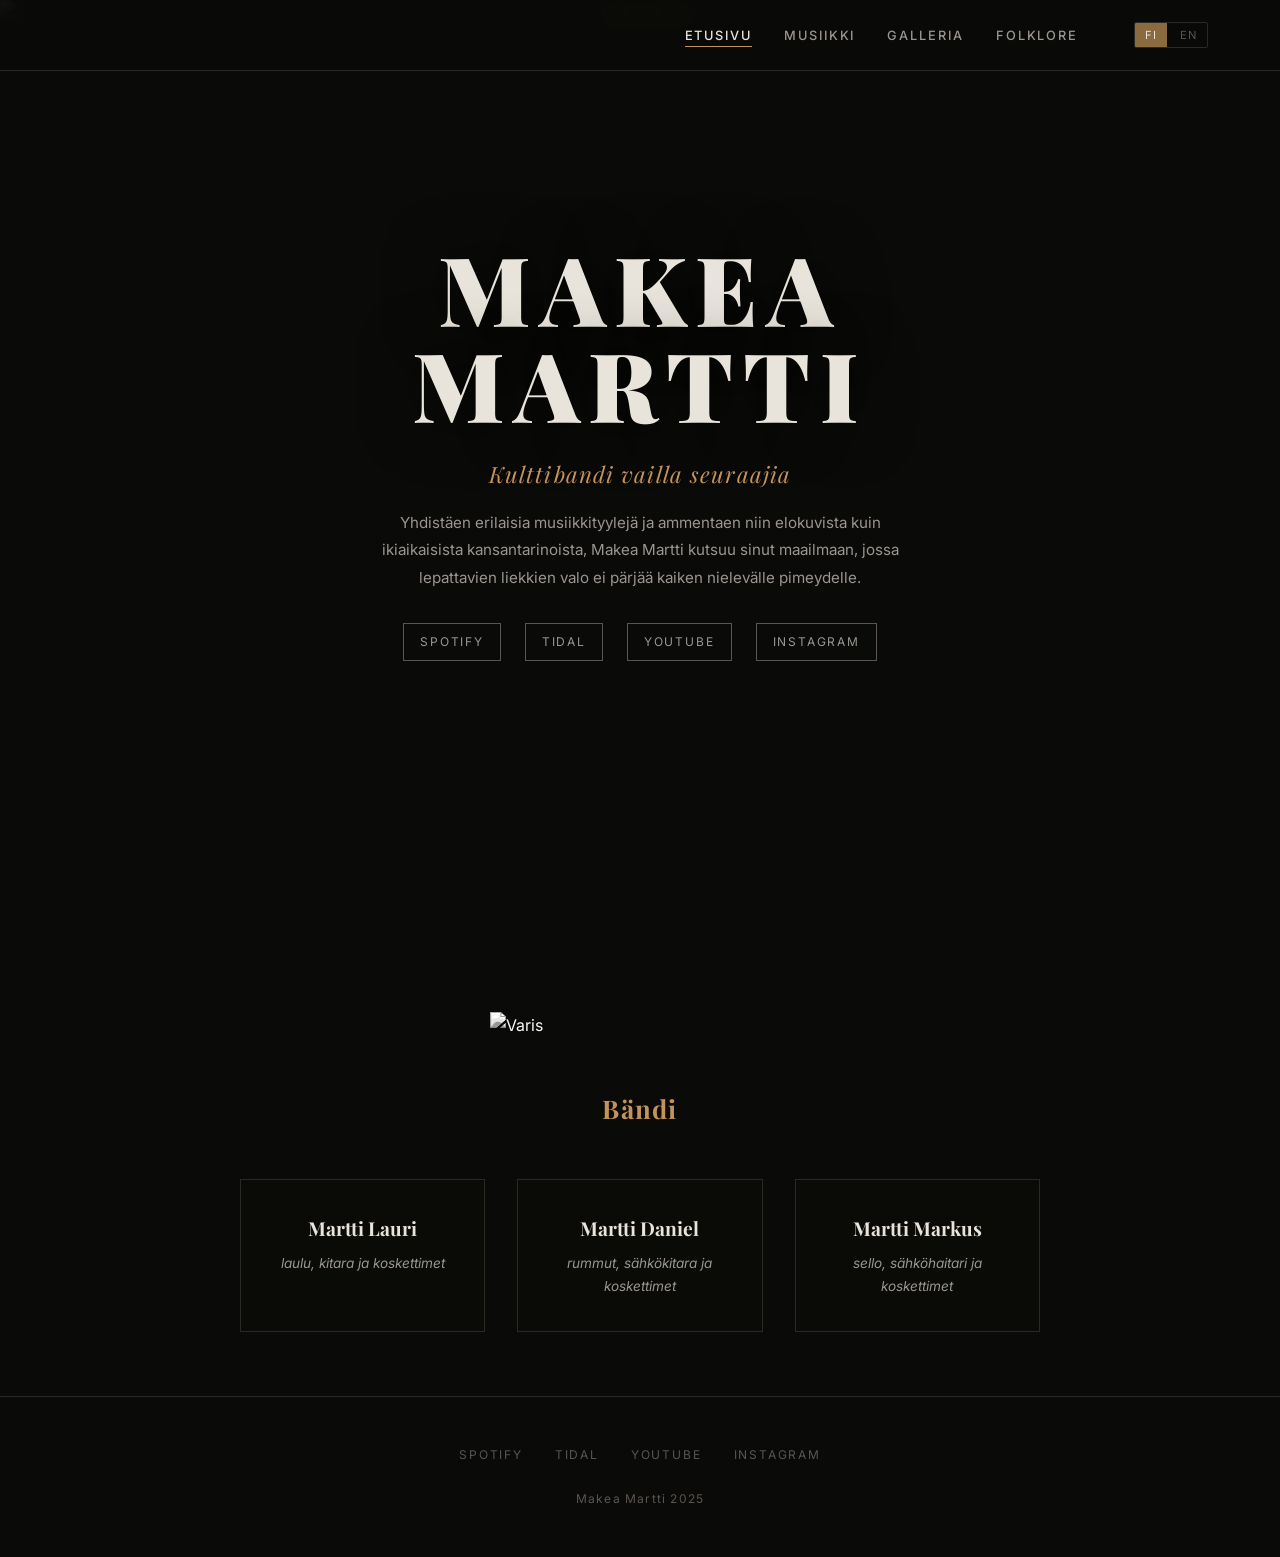
==== index.html @ 91da1380 "Initial commit: Makea Martti website Bilingual (FI/EN) static site for GitHub Pages with dark brutal" ====
<!DOCTYPE html>
<html lang="fi">
<head>
  <meta charset="UTF-8">
  <meta name="viewport" content="width=device-width, initial-scale=1.0">
  <title>Makea Martti</title>
  <meta name="description" content="Makea Martti — Kulttibandi vailla seuraajia">
  <link rel="stylesheet" href="css/style.css">
</head>
<body>

  <!-- Header -->
  <header class="site-header">
    <nav class="nav-container">
      <a href="index.html" class="nav-logo nav-logo--hidden">Makea Martti</a>
      <button class="mobile-menu-toggle" aria-label="Menu">
        <span></span><span></span><span></span>
      </button>
      <ul class="nav-links">
        <li><a href="index.html" class="active" data-i18n="nav_home">Etusivu</a></li>
        <li><a href="musiikki.html" data-i18n="nav_music">Musiikki</a></li>
        <li><a href="galleria.html" data-i18n="nav_gallery">Galleria</a></li>
        <li><a href="folklore.html" data-i18n="nav_folklore">Folklore</a></li>
        <li>
          <div class="lang-switch">
            <button data-lang="fi" class="active">FI</button>
            <button data-lang="en">EN</button>
          </div>
        </li>
      </ul>
    </nav>
  </header>

  <!-- Hero -->
  <section class="hero">
    <div class="hero-bg">
      <img src="assets/gallery/bandikuva.jpg" alt="Makea Martti">
    </div>
    <div class="hero-overlay"></div>
    <div class="hero-content">
      <h1 class="hero-title">Makea Martti</h1>
      <p class="hero-tagline" data-i18n="hero_tagline">Kulttibandi vailla seuraajia</p>
      <p class="hero-description" data-i18n="hero_description">Yhdistäen erilaisia musiikkityylejä ja ammentaen niin elokuvista kuin ikiaikaisista kansantarinoista, Makea Martti kutsuu sinut maailmaan, jossa lepattavien liekkien valo ei pärjää kaiken nielevälle pimeydelle.</p>
      <div class="hero-social">
        <a href="https://open.spotify.com/artist/2KjOn1rGZSPtJLMpRvnBHX" target="_blank" rel="noopener">Spotify</a>
        <a href="https://tidal.com/artist/68189849/u" target="_blank" rel="noopener">Tidal</a>
        <a href="https://www.youtube.com/@MakeaMartti" target="_blank" rel="noopener">YouTube</a>
        <a href="https://www.instagram.com/makea_martti/" target="_blank" rel="noopener">Instagram</a>
      </div>
    </div>
  </section>

  <!-- Band members -->
  <section class="content-section">
    <div class="content-narrow">
      <div class="crow-decoration reveal">
        <img src="assets/varis.png" alt="Varis">
      </div>

      <h2 class="folklore-section-title" style="text-align:center;" data-i18n="members_title">Bändi</h2>

      <div class="members-grid reveal">
        <div class="member-card">
          <p class="member-name">Martti Lauri</p>
          <p class="member-role" data-i18n="member_lauri_role">laulu, kitara ja koskettimet</p>
        </div>
        <div class="member-card">
          <p class="member-name">Martti Daniel</p>
          <p class="member-role" data-i18n="member_daniel_role">rummut, sähkökitara ja koskettimet</p>
        </div>
        <div class="member-card">
          <p class="member-name">Martti Markus</p>
          <p class="member-role" data-i18n="member_markus_role">sello, sähköhaitari ja koskettimet</p>
        </div>
      </div>
    </div>
  </section>

  <!-- Footer -->
  <footer class="site-footer">
    <div class="footer-social">
      <a href="https://open.spotify.com/artist/2KjOn1rGZSPtJLMpRvnBHX" target="_blank" rel="noopener">Spotify</a>
      <a href="https://tidal.com/artist/68189849/u" target="_blank" rel="noopener">Tidal</a>
      <a href="https://www.youtube.com/@MakeaMartti" target="_blank" rel="noopener">YouTube</a>
      <a href="https://www.instagram.com/makea_martti/" target="_blank" rel="noopener">Instagram</a>
    </div>
    <p class="footer-copy" data-i18n="footer_copy">Makea Martti 2025</p>
  </footer>

  <script src="js/i18n.js"></script>
</body>
</html>
---- css/style.css ----
/* ========================================
   MAKEA MARTTI — Dark Brutalist Theme
   ======================================== */

@import url('https://fonts.googleapis.com/css2?family=Inter:wght@300;400;500;700;900&family=Playfair+Display:ital,wght@0,400;0,700;0,900;1,400;1,700&display=swap');

/* --- Reset & Base --- */
*, *::before, *::after { box-sizing: border-box; margin: 0; padding: 0; }

:root {
  --bg-primary: #0a0a08;
  --bg-secondary: #111110;
  --bg-card: #1a1a17;
  --text-primary: #e8e4dc;
  --text-secondary: #9a9590;
  --text-muted: #5a5550;
  --accent: #c4935a;
  --accent-dim: #8a6a3f;
  --border: #2a2a25;
  --border-light: #3a3a33;
  --font-body: 'Inter', sans-serif;
  --font-display: 'Playfair Display', serif;
}

html {
  scroll-behavior: smooth;
  font-size: 16px;
}

body {
  font-family: var(--font-body);
  background-color: var(--bg-primary);
  color: var(--text-primary);
  line-height: 1.7;
  overflow-x: hidden;
  background-image: url('../assets/tausta-tekstuuri.jpeg');
  background-size: cover;
  background-attachment: fixed;
  background-position: center;
  background-blend-mode: overlay;
}

a { color: var(--accent); text-decoration: none; transition: color 0.3s; }
a:hover { color: var(--text-primary); }

img { max-width: 100%; height: auto; display: block; }

/* --- Header / Navigation --- */
.site-header {
  position: fixed;
  top: 0;
  left: 0;
  right: 0;
  z-index: 1000;
  background: rgba(10, 10, 8, 0.85);
  backdrop-filter: blur(12px);
  -webkit-backdrop-filter: blur(12px);
  border-bottom: 1px solid var(--border);
  transition: background 0.3s;
}

.nav-container {
  max-width: 1200px;
  margin: 0 auto;
  padding: 0 2rem;
  display: flex;
  align-items: center;
  justify-content: space-between;
  height: 70px;
}

.nav-logo {
  font-family: var(--font-body);
  font-size: 0.75rem;
  font-weight: 400;
  color: var(--text-secondary);
  letter-spacing: 0.2em;
  text-transform: uppercase;
  transition: color 0.3s;
}

.nav-logo:hover {
  color: var(--text-primary);
}

.nav-logo--hidden {
  opacity: 0;
  pointer-events: none;
}

.nav-links {
  display: flex;
  list-style: none;
  gap: 2rem;
  align-items: center;
}

.nav-links a {
  color: var(--text-secondary);
  font-size: 0.8rem;
  letter-spacing: 0.15em;
  text-transform: uppercase;
  font-weight: 500;
  position: relative;
  padding-bottom: 2px;
}

.nav-links a::after {
  content: '';
  position: absolute;
  bottom: -2px;
  left: 0;
  width: 0;
  height: 1px;
  background: var(--accent);
  transition: width 0.3s;
}

.nav-links a:hover,
.nav-links a.active {
  color: var(--text-primary);
}

.nav-links a:hover::after,
.nav-links a.active::after {
  width: 100%;
}

/* Language switcher */
.lang-switch {
  display: flex;
  gap: 0.25rem;
  margin-left: 1.5rem;
  border: 1px solid var(--border);
  border-radius: 2px;
  overflow: hidden;
}

.lang-switch button {
  background: none;
  border: none;
  color: var(--text-muted);
  font-family: var(--font-body);
  font-size: 0.7rem;
  letter-spacing: 0.1em;
  padding: 0.3rem 0.6rem;
  cursor: pointer;
  transition: all 0.3s;
  text-transform: uppercase;
}

.lang-switch button.active {
  background: var(--accent-dim);
  color: var(--text-primary);
}

.lang-switch button:hover:not(.active) {
  color: var(--text-primary);
}

/* Mobile menu toggle */
.mobile-menu-toggle {
  display: none;
  background: none;
  border: none;
  cursor: pointer;
  padding: 0.5rem;
  z-index: 1001;
}

.mobile-menu-toggle span {
  display: block;
  width: 24px;
  height: 2px;
  background: var(--text-primary);
  margin: 5px 0;
  transition: all 0.3s;
}

.mobile-menu-toggle.open span:nth-child(1) { transform: rotate(45deg) translate(5px, 5px); }
.mobile-menu-toggle.open span:nth-child(2) { opacity: 0; }
.mobile-menu-toggle.open span:nth-child(3) { transform: rotate(-45deg) translate(5px, -5px); }

/* --- Hero Section --- */
.hero {
  position: relative;
  height: 100vh;
  min-height: 600px;
  display: flex;
  align-items: center;
  justify-content: center;
  text-align: center;
  overflow: hidden;
}

.hero-bg {
  position: absolute;
  inset: 0;
  z-index: 0;
}

.hero-bg img {
  width: 100%;
  height: 100%;
  object-fit: cover;
  filter: brightness(0.4) contrast(1.1);
}

.hero-overlay {
  position: absolute;
  inset: 0;
  background: linear-gradient(
    to bottom,
    rgba(10, 10, 8, 0.3) 0%,
    rgba(10, 10, 8, 0.1) 40%,
    rgba(10, 10, 8, 0.6) 80%,
    rgba(10, 10, 8, 1) 100%
  );
  z-index: 1;
}

.hero-content {
  position: relative;
  z-index: 2;
  max-width: 800px;
  padding: 0 2rem;
}

.hero-title {
  font-family: var(--font-display);
  font-size: clamp(3rem, 8vw, 6rem);
  font-weight: 900;
  letter-spacing: 0.1em;
  text-transform: uppercase;
  line-height: 1;
  margin-bottom: 1.5rem;
  color: var(--text-primary);
  text-shadow: 0 0 60px rgba(0,0,0,0.8);
}

.hero-tagline {
  font-family: var(--font-display);
  font-style: italic;
  font-size: clamp(1rem, 2.5vw, 1.4rem);
  color: var(--accent);
  letter-spacing: 0.05em;
  margin-bottom: 1rem;
}

.hero-description {
  font-size: 0.95rem;
  color: var(--text-secondary);
  max-width: 550px;
  margin: 0 auto 2rem;
  line-height: 1.8;
}

.hero-social {
  display: flex;
  justify-content: center;
  gap: 1.5rem;
  margin-top: 2rem;
}

.hero-social a {
  color: var(--text-secondary);
  font-size: 0.75rem;
  letter-spacing: 0.15em;
  text-transform: uppercase;
  border: 1px solid var(--text-muted);
  padding: 0.5rem 1rem;
  transition: all 0.3s;
  background: rgba(10, 10, 8, 0.5);
}

.hero-social a:hover {
  color: var(--text-primary);
  border-color: var(--accent);
  background: rgba(196, 147, 90, 0.15);
}

/* --- Page Header (non-home pages) --- */
.page-header {
  padding-top: 120px;
  padding-bottom: 60px;
  text-align: center;
  position: relative;
}

.page-header::after {
  content: '';
  display: block;
  width: 60px;
  height: 1px;
  background: var(--accent);
  margin: 2rem auto 0;
}

.page-title {
  font-family: var(--font-display);
  font-size: clamp(2.5rem, 6vw, 4rem);
  font-weight: 900;
  letter-spacing: 0.1em;
  text-transform: uppercase;
}

/* --- Content Sections --- */
.content-section {
  max-width: 1200px;
  margin: 0 auto;
  padding: 4rem 2rem;
}

.content-narrow {
  max-width: 800px;
  margin: 0 auto;
}

.section-divider {
  width: 100%;
  height: 1px;
  background: var(--border);
  margin: 3rem 0;
}

/* --- Band Members --- */
.members-grid {
  display: grid;
  grid-template-columns: repeat(3, 1fr);
  gap: 2rem;
  margin-top: 3rem;
}

.member-card {
  text-align: center;
  padding: 2rem 1.5rem;
  border: 1px solid var(--border);
  background: rgba(10, 10, 8, 0.7);
  transition: border-color 0.3s;
}

.member-card:hover {
  border-color: var(--accent-dim);
}

.member-name {
  font-family: var(--font-display);
  font-size: 1.2rem;
  font-weight: 700;
  margin-bottom: 0.5rem;
}

.member-role {
  font-size: 0.85rem;
  color: var(--text-secondary);
  font-style: italic;
}

/* --- Music Page --- */
.album-section {
  display: grid;
  grid-template-columns: 1fr 1.5fr;
  gap: 4rem;
  align-items: start;
  margin: 3rem 0;
}

.album-cover-wrapper {
  position: sticky;
  top: 100px;
}

/* Album flip card */
.album-flip-card {
  perspective: 1000px;
  width: 100%;
  aspect-ratio: 1;
  cursor: pointer;
}

.album-flip-inner {
  position: relative;
  width: 100%;
  height: 100%;
  transition: transform 0.8s cubic-bezier(0.4, 0, 0.2, 1);
  transform-style: preserve-3d;
}

.album-flip-card:hover .album-flip-inner {
  transform: rotateY(180deg);
}

.album-flip-front,
.album-flip-back {
  position: absolute;
  inset: 0;
  backface-visibility: hidden;
  -webkit-backface-visibility: hidden;
}

.album-flip-back {
  transform: rotateY(180deg);
}

.album-cover {
  width: 100%;
  height: 100%;
  object-fit: cover;
  border: 1px solid var(--border);
}

.album-title {
  font-family: var(--font-display);
  font-size: 1.8rem;
  font-weight: 700;
  margin-top: 1.5rem;
}

.album-artist {
  color: var(--text-secondary);
  font-size: 0.9rem;
  margin-top: 0.3rem;
}

.listen-links {
  display: flex;
  flex-wrap: wrap;
  gap: 0.5rem;
  margin-top: 1.5rem;
}

.listen-links a {
  font-size: 0.75rem;
  letter-spacing: 0.1em;
  text-transform: uppercase;
  color: var(--text-muted);
  border: 1px solid var(--border);
  padding: 0.4rem 0.8rem;
  transition: all 0.3s;
}

.listen-links a:hover {
  border-color: var(--accent);
  color: var(--text-primary);
}

.tracklist {
  list-style: none;
}

.tracklist li {
  border-bottom: 1px solid var(--border);
}

.tracklist li a {
  display: flex;
  justify-content: space-between;
  align-items: center;
  padding: 1rem 0;
  color: inherit;
  text-decoration: none;
  transition: background 0.2s, padding 0.2s;
}

.tracklist li a:hover {
  background: rgba(196, 147, 90, 0.05);
  padding-left: 0.5rem;
}

.track-number {
  color: var(--text-muted);
  font-size: 0.8rem;
  width: 2rem;
  font-variant-numeric: tabular-nums;
}

.track-name {
  flex: 1;
  font-size: 0.95rem;
}

.track-duration {
  color: var(--text-muted);
  font-size: 0.85rem;
  font-variant-numeric: tabular-nums;
}

/* --- Gallery --- */
.gallery-grid {
  column-count: 3;
  column-gap: 1rem;
  margin-top: 3rem;
}

.gallery-item {
  break-inside: avoid;
  margin-bottom: 1rem;
  position: relative;
  overflow: hidden;
  cursor: pointer;
}

.gallery-item img {
  width: 100%;
  display: block;
  filter: grayscale(30%) brightness(0.9);
  transition: all 0.5s;
  border: 1px solid var(--border);
}

.gallery-item:hover img {
  filter: grayscale(0%) brightness(1);
  transform: scale(1.02);
}

.gallery-item .photo-credit {
  position: absolute;
  bottom: 0;
  left: 0;
  right: 0;
  padding: 2.5rem 1rem 0.8rem;
  background: linear-gradient(transparent, rgba(0,0,0,0.8));
  font-size: 0.7rem;
  color: var(--text-secondary);
  letter-spacing: 0.1em;
  opacity: 0;
  transition: opacity 0.4s;
}

.gallery-item:hover .photo-credit {
  opacity: 1;
}

/* Lightbox */
.lightbox {
  display: none;
  position: fixed;
  inset: 0;
  z-index: 2000;
  background: rgba(0, 0, 0, 0.95);
  align-items: center;
  justify-content: center;
  cursor: pointer;
}

.lightbox.active { display: flex; }

.lightbox img {
  max-width: 90vw;
  max-height: 90vh;
  object-fit: contain;
}

.lightbox-close {
  position: absolute;
  top: 2rem;
  right: 2rem;
  background: none;
  border: none;
  color: var(--text-primary);
  font-size: 2rem;
  cursor: pointer;
  font-family: var(--font-body);
  line-height: 1;
}

/* --- Folklore Page --- */
.folklore-quote {
  font-family: var(--font-display);
  font-style: italic;
  font-size: clamp(1.1rem, 2vw, 1.4rem);
  color: var(--accent);
  text-align: center;
  max-width: 700px;
  margin: 0 auto 3rem;
  padding: 2rem;
  border-top: 1px solid var(--border);
  border-bottom: 1px solid var(--border);
  line-height: 1.8;
}

.folklore-section {
  margin-bottom: 4rem;
}

.folklore-section-title {
  font-family: var(--font-display);
  font-size: 1.6rem;
  font-weight: 700;
  margin-bottom: 1.5rem;
  letter-spacing: 0.05em;
  color: var(--accent);
}

.folklore-text {
  color: var(--text-secondary);
  font-size: 0.95rem;
  line-height: 1.9;
  margin-bottom: 1rem;
}

.folklore-text strong {
  color: var(--text-primary);
}

.folklore-attribution {
  font-style: italic;
  color: var(--text-muted);
  font-size: 0.85rem;
  margin-top: 1rem;
}

.folklore-side-quote {
  font-family: var(--font-display);
  font-style: italic;
  color: var(--accent-dim);
  font-size: 1.1rem;
  padding: 1.5rem;
  border-left: 2px solid var(--accent-dim);
  margin: 2rem 0;
  background: rgba(196, 147, 90, 0.03);
}

.glossary-grid {
  display: grid;
  gap: 1.5rem;
  margin-top: 1.5rem;
}

.glossary-item {
  padding: 1.5rem;
  border: 1px solid var(--border);
  background: rgba(10, 10, 8, 0.6);
}

.glossary-term {
  font-family: var(--font-display);
  font-weight: 700;
  font-size: 1.05rem;
  color: var(--text-primary);
  margin-bottom: 0.5rem;
}

.glossary-def {
  color: var(--text-secondary);
  font-size: 0.9rem;
  line-height: 1.7;
}

/* --- Folklore images --- */
.folklore-image {
  margin: 2rem 0;
  border: 1px solid var(--border);
}

.folklore-image img {
  width: 100%;
  filter: grayscale(20%);
}

/* --- Footer --- */
.site-footer {
  border-top: 1px solid var(--border);
  padding: 3rem 2rem;
  text-align: center;
  background: rgba(10, 10, 8, 0.9);
}

.footer-social {
  display: flex;
  justify-content: center;
  gap: 2rem;
  margin-bottom: 1.5rem;
}

.footer-social a {
  color: var(--text-muted);
  font-size: 0.75rem;
  letter-spacing: 0.15em;
  text-transform: uppercase;
  transition: color 0.3s;
}

.footer-social a:hover {
  color: var(--accent);
}

.footer-copy {
  font-size: 0.75rem;
  color: var(--text-muted);
  letter-spacing: 0.1em;
}

/* --- Responsive --- */
@media (max-width: 900px) {
  .album-section {
    grid-template-columns: 1fr;
    gap: 2rem;
  }

  .album-cover-wrapper {
    position: static;
    max-width: 400px;
    margin: 0 auto;
  }

  .members-grid {
    grid-template-columns: 1fr;
    gap: 1rem;
  }

  .gallery-grid {
    column-count: 2;
  }
}

@media (max-width: 768px) {
  .mobile-menu-toggle { display: block; }

  .nav-links {
    position: fixed;
    top: 0;
    right: -100%;
    width: 280px;
    height: 100vh;
    background: var(--bg-primary);
    flex-direction: column;
    justify-content: center;
    gap: 2rem;
    padding: 2rem;
    transition: right 0.3s ease;
    border-left: 1px solid var(--border);
  }

  .nav-links.open { right: 0; }

  .lang-switch {
    margin-left: 0;
    margin-top: 1rem;
  }

  .hero-social {
    flex-wrap: wrap;
    gap: 0.8rem;
  }

  .hero-social a {
    font-size: 0.65rem;
    padding: 0.4rem 0.7rem;
  }

  .content-section { padding: 3rem 1.5rem; }

  .gallery-grid { column-count: 1; }

  .page-header {
    padding-top: 100px;
    padding-bottom: 40px;
  }
}

/* --- Crow decoration --- */
.crow-decoration {
  position: relative;
  max-width: 300px;
  margin: 3rem auto;
  opacity: 0.6;
  filter: grayscale(100%) contrast(1.2);
}

/* --- Scroll reveal animations --- */
.reveal {
  opacity: 0;
  transform: translateY(20px);
  transition: opacity 0.6s ease, transform 0.6s ease;
}

.reveal.visible {
  opacity: 1;
  transform: translateY(0);
}

/* --- Lyric Pages --- */
.lyric-header {
  padding-top: 120px;
  padding-bottom: 2rem;
  text-align: center;
}

.lyric-back {
  display: inline-block;
  font-size: 0.75rem;
  letter-spacing: 0.15em;
  text-transform: uppercase;
  color: var(--text-muted);
  margin-bottom: 2rem;
  transition: color 0.3s;
}

.lyric-back:hover {
  color: var(--accent);
}

.lyric-meta {
  font-size: 0.75rem;
  color: var(--text-muted);
  letter-spacing: 0.15em;
  text-transform: uppercase;
  margin-bottom: 1rem;
}

.lyric-title {
  font-family: var(--font-display);
  font-size: clamp(2rem, 5vw, 3.5rem);
  font-weight: 900;
  letter-spacing: 0.05em;
  line-height: 1.1;
  margin-bottom: 0.5rem;
}

.lyric-album {
  font-size: 0.85rem;
  color: var(--text-muted);
  font-style: italic;
  margin-bottom: 2rem;
}

/* Audio player */
.lyric-player {
  max-width: 420px;
  margin: 0 auto 3rem;
  padding: 0;
  text-align: center;
}

.lyric-player audio {
  display: none;
}

.custom-player {
  display: flex;
  align-items: center;
  gap: 1rem;
  padding: 0.8rem 1.2rem;
  border: 1px solid var(--border);
  border-radius: 50px;
  background: rgba(20, 20, 17, 0.8);
  backdrop-filter: blur(8px);
}

.player-btn {
  background: none;
  border: none;
  color: var(--text-primary);
  cursor: pointer;
  width: 36px;
  height: 36px;
  display: flex;
  align-items: center;
  justify-content: center;
  flex-shrink: 0;
  padding: 0;
  transition: color 0.2s;
}

.player-btn:hover {
  color: var(--accent);
}

.player-btn svg {
  width: 20px;
  height: 20px;
  fill: currentColor;
}

.player-progress-wrap {
  flex: 1;
  display: flex;
  align-items: center;
  gap: 0.7rem;
}

.player-time {
  font-size: 0.7rem;
  color: var(--text-muted);
  font-variant-numeric: tabular-nums;
  letter-spacing: 0.05em;
  flex-shrink: 0;
  min-width: 2.8rem;
}

.player-time--current {
  text-align: right;
}

.player-track {
  flex: 1;
  height: 3px;
  background: var(--border);
  border-radius: 2px;
  cursor: pointer;
  position: relative;
  overflow: hidden;
}

.player-track-fill {
  position: absolute;
  top: 0;
  left: 0;
  height: 100%;
  background: var(--accent);
  border-radius: 2px;
  width: 0%;
  transition: width 0.1s linear;
}

/* Lyrics body */
.lyrics-body {
  max-width: 600px;
  margin: 0 auto;
  padding: 0 2rem 4rem;
  text-align: center;
}

.lyrics-verse {
  margin-bottom: 2.5rem;
}

.lyrics-line {
  font-family: var(--font-display);
  font-size: 1.05rem;
  color: var(--text-secondary);
  line-height: 2;
  font-style: italic;
}

.lyrics-line--repeat {
  color: var(--accent-dim);
}

.lyric-divider {
  width: 40px;
  height: 1px;
  background: var(--border);
  margin: 3rem auto;
}

/* Track navigation */
.track-nav {
  display: flex;
  justify-content: space-between;
  align-items: center;
  max-width: 600px;
  margin: 0 auto;
  padding: 2rem 2rem 4rem;
  border-top: 1px solid var(--border);
}

.track-nav a {
  font-size: 0.75rem;
  letter-spacing: 0.1em;
  text-transform: uppercase;
  color: var(--text-muted);
  transition: color 0.3s;
}

.track-nav a:hover {
  color: var(--accent);
}

.track-nav-spacer {
  width: 100px;
}
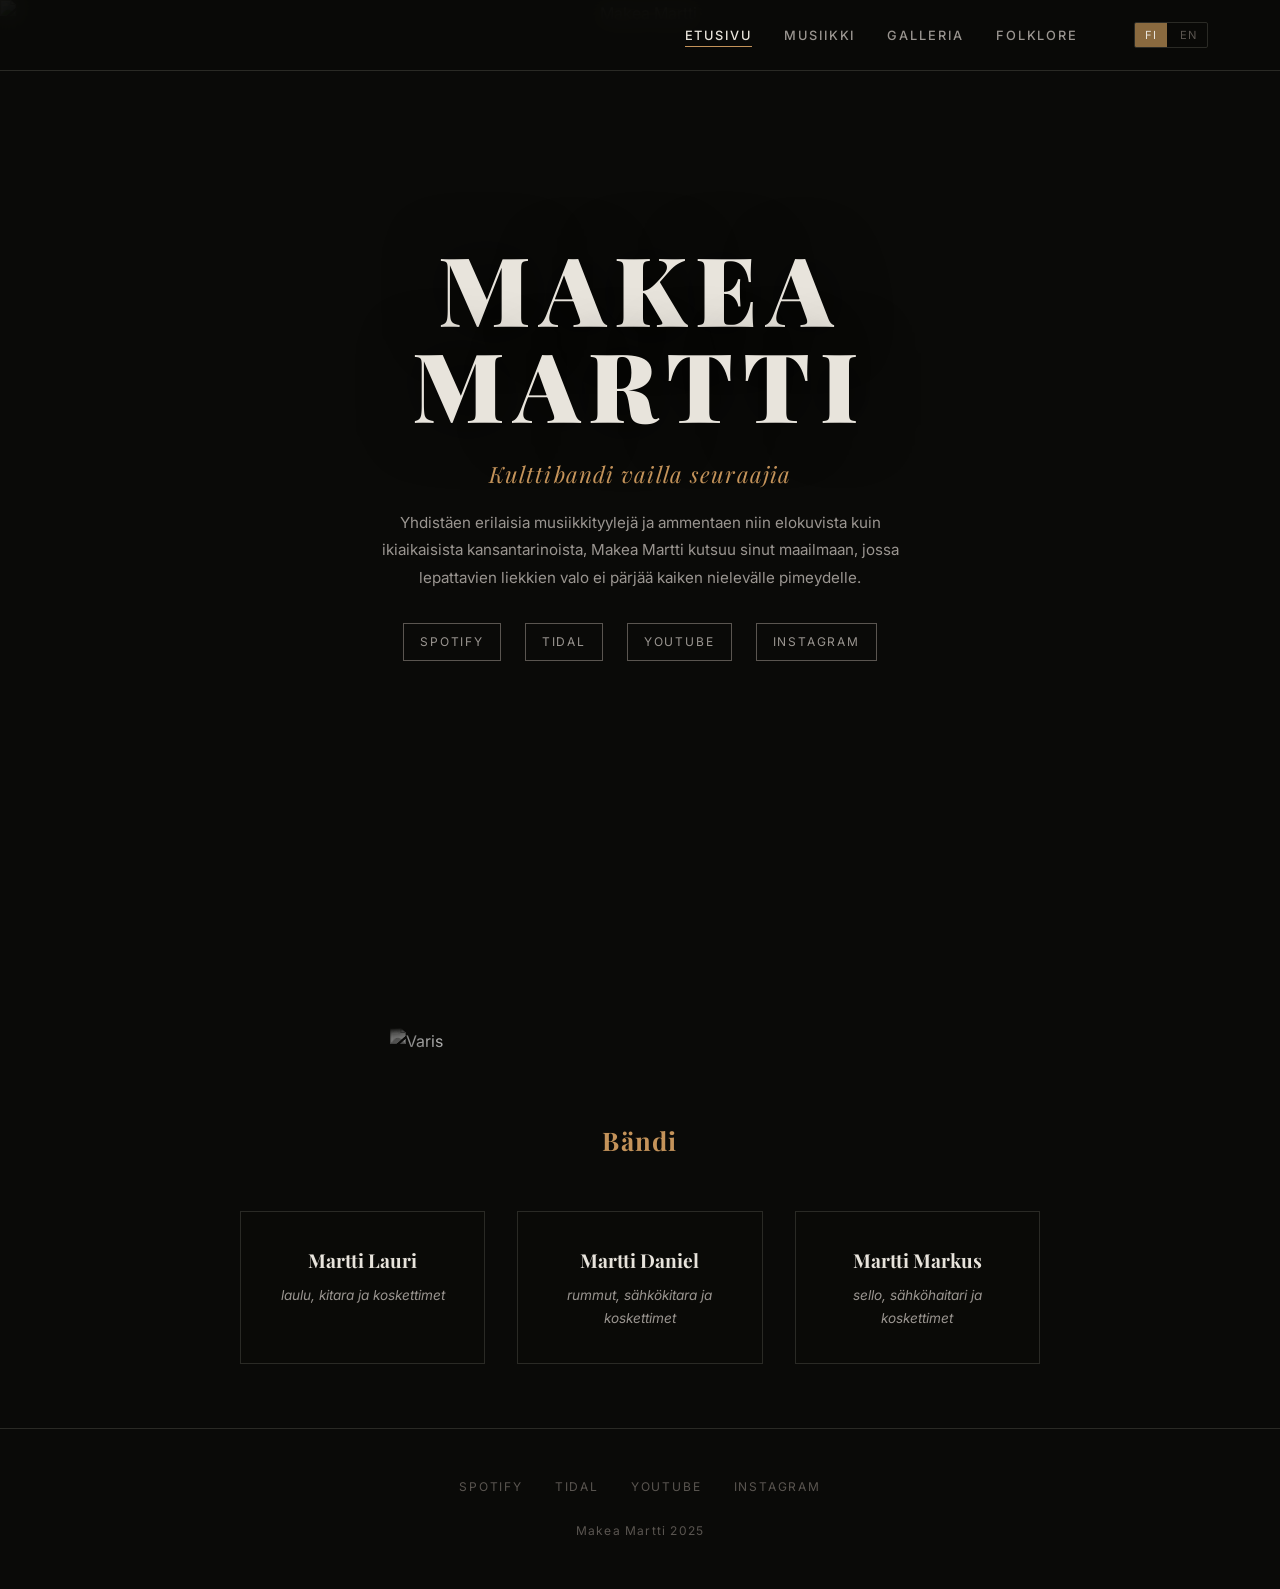
==== commit 2c6bc6cc: "Update hero background to texture and enhance crow decoration Use tausta-tekstuuri as hero backgroun" ====
--- a/index.html
+++ b/index.html
@@ -34,7 +34,7 @@
   <!-- Hero -->
   <section class="hero">
     <div class="hero-bg">
-      <img src="assets/gallery/bandikuva.jpg" alt="Makea Martti">
+      <img src="assets/tausta-tekstuuri.jpeg" alt="Makea Martti">
     </div>
     <div class="hero-overlay"></div>
     <div class="hero-content">
--- a/css/style.css
+++ b/css/style.css
@@ -203,7 +203,7 @@
   width: 100%;
   height: 100%;
   object-fit: cover;
-  filter: brightness(0.4) contrast(1.1);
+  filter: brightness(0.6) contrast(1.1);
 }
 
 .hero-overlay {
@@ -762,10 +762,15 @@
 /* --- Crow decoration --- */
 .crow-decoration {
   position: relative;
-  max-width: 300px;
-  margin: 3rem auto;
-  opacity: 0.6;
+  max-width: 500px;
+  margin: 4rem auto;
+  opacity: 0.25;
   filter: grayscale(100%) contrast(1.2);
+}
+
+.crow-decoration img {
+  mask-image: radial-gradient(ellipse 70% 70% at center, black 40%, transparent 100%);
+  -webkit-mask-image: radial-gradient(ellipse 70% 70% at center, black 40%, transparent 100%);
 }
 
 /* --- Scroll reveal animations --- */
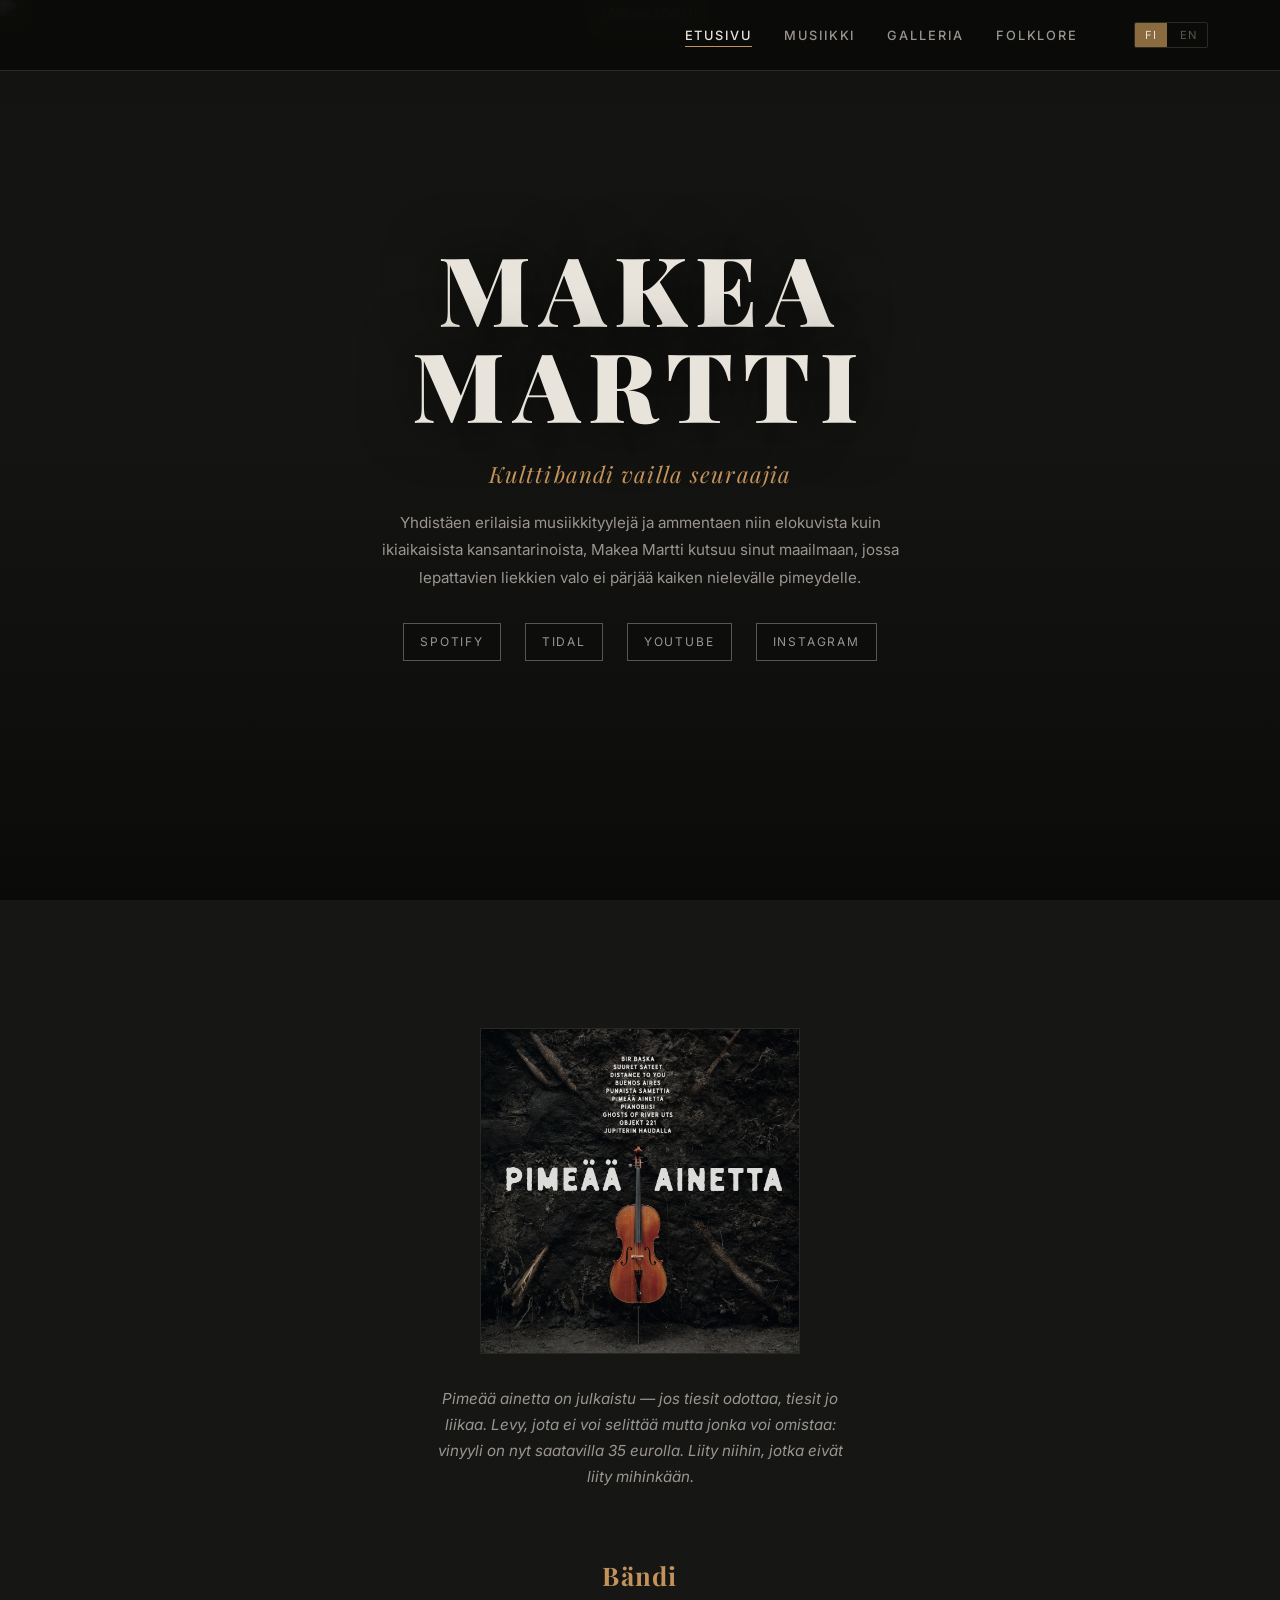
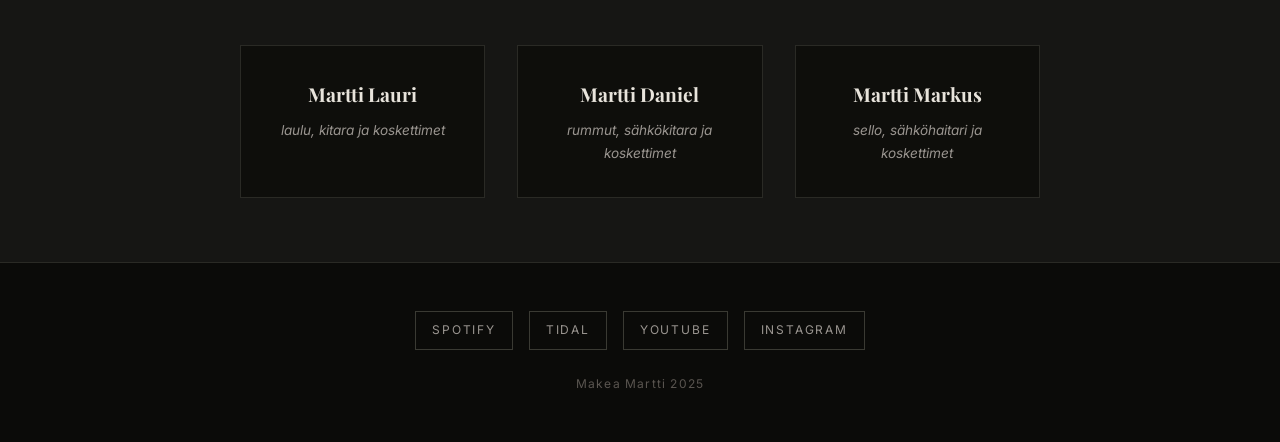
==== commit 4cdb0313: "Replace front page crow with album cover promo, move crow to Folklore page - Replace varis image on " ====
--- a/index.html
+++ b/index.html
@@ -53,8 +53,11 @@
   <!-- Band members -->
   <section class="content-section">
     <div class="content-narrow">
-      <div class="crow-decoration reveal">
-        <img src="assets/varis.png" alt="Varis">
+      <div class="album-promo reveal">
+        <div class="album-promo-cover">
+          <img src="assets/pimeaa_ainetta_takakansi.png" alt="Pimeää ainetta — takakansi">
+        </div>
+        <p class="album-promo-text" data-i18n="album_promo">Pimeää ainetta on julkaistu — jos tiesit odottaa, tiesit jo liikaa. Levy, jota ei voi selittää mutta jonka voi omistaa: vinyyli on nyt saatavilla 35 eurolla. Liity niihin, jotka eivät liity mihinkään.</p>
       </div>
 
       <h2 class="folklore-section-title" style="text-align:center;" data-i18n="members_title">Bändi</h2>
--- a/css/style.css
+++ b/css/style.css
@@ -8,7 +8,7 @@
 *, *::before, *::after { box-sizing: border-box; margin: 0; padding: 0; }
 
 :root {
-  --bg-primary: #0a0a08;
+  --bg-primary: #161614;
   --bg-secondary: #111110;
   --bg-card: #1a1a17;
   --text-primary: #e8e4dc;
@@ -669,20 +669,26 @@
 .footer-social {
   display: flex;
   justify-content: center;
-  gap: 2rem;
+  flex-wrap: wrap;
+  gap: 1rem;
   margin-bottom: 1.5rem;
+  padding: 0 1rem;
 }
 
 .footer-social a {
-  color: var(--text-muted);
+  color: var(--text-secondary);
   font-size: 0.75rem;
   letter-spacing: 0.15em;
   text-transform: uppercase;
-  transition: color 0.3s;
+  border: 1px solid var(--border-light);
+  padding: 0.5rem 1rem;
+  transition: all 0.3s;
 }
 
 .footer-social a:hover {
-  color: var(--accent);
+  color: var(--text-primary);
+  border-color: var(--accent);
+  background: rgba(196, 147, 90, 0.15);
 }
 
 .footer-copy {
@@ -759,6 +765,37 @@
   }
 }
 
+/* --- Album promo --- */
+.album-promo {
+  max-width: 420px;
+  margin: 4rem auto;
+  text-align: center;
+}
+
+.album-promo-cover {
+  max-width: 320px;
+  margin: 0 auto 2rem;
+}
+
+.album-promo-cover img {
+  width: 100%;
+  border: 1px solid var(--border);
+  opacity: 0.85;
+  transition: opacity 0.4s ease;
+}
+
+.album-promo-cover img:hover {
+  opacity: 1;
+}
+
+.album-promo-text {
+  font-family: var(--font-body);
+  font-size: 0.95rem;
+  line-height: 1.7;
+  color: var(--text-secondary);
+  font-style: italic;
+}
+
 /* --- Crow decoration --- */
 .crow-decoration {
   position: relative;
@@ -834,7 +871,7 @@
 .lyric-player {
   max-width: 420px;
   margin: 0 auto 3rem;
-  padding: 0;
+  padding: 0 1.5rem;
   text-align: center;
 }
 
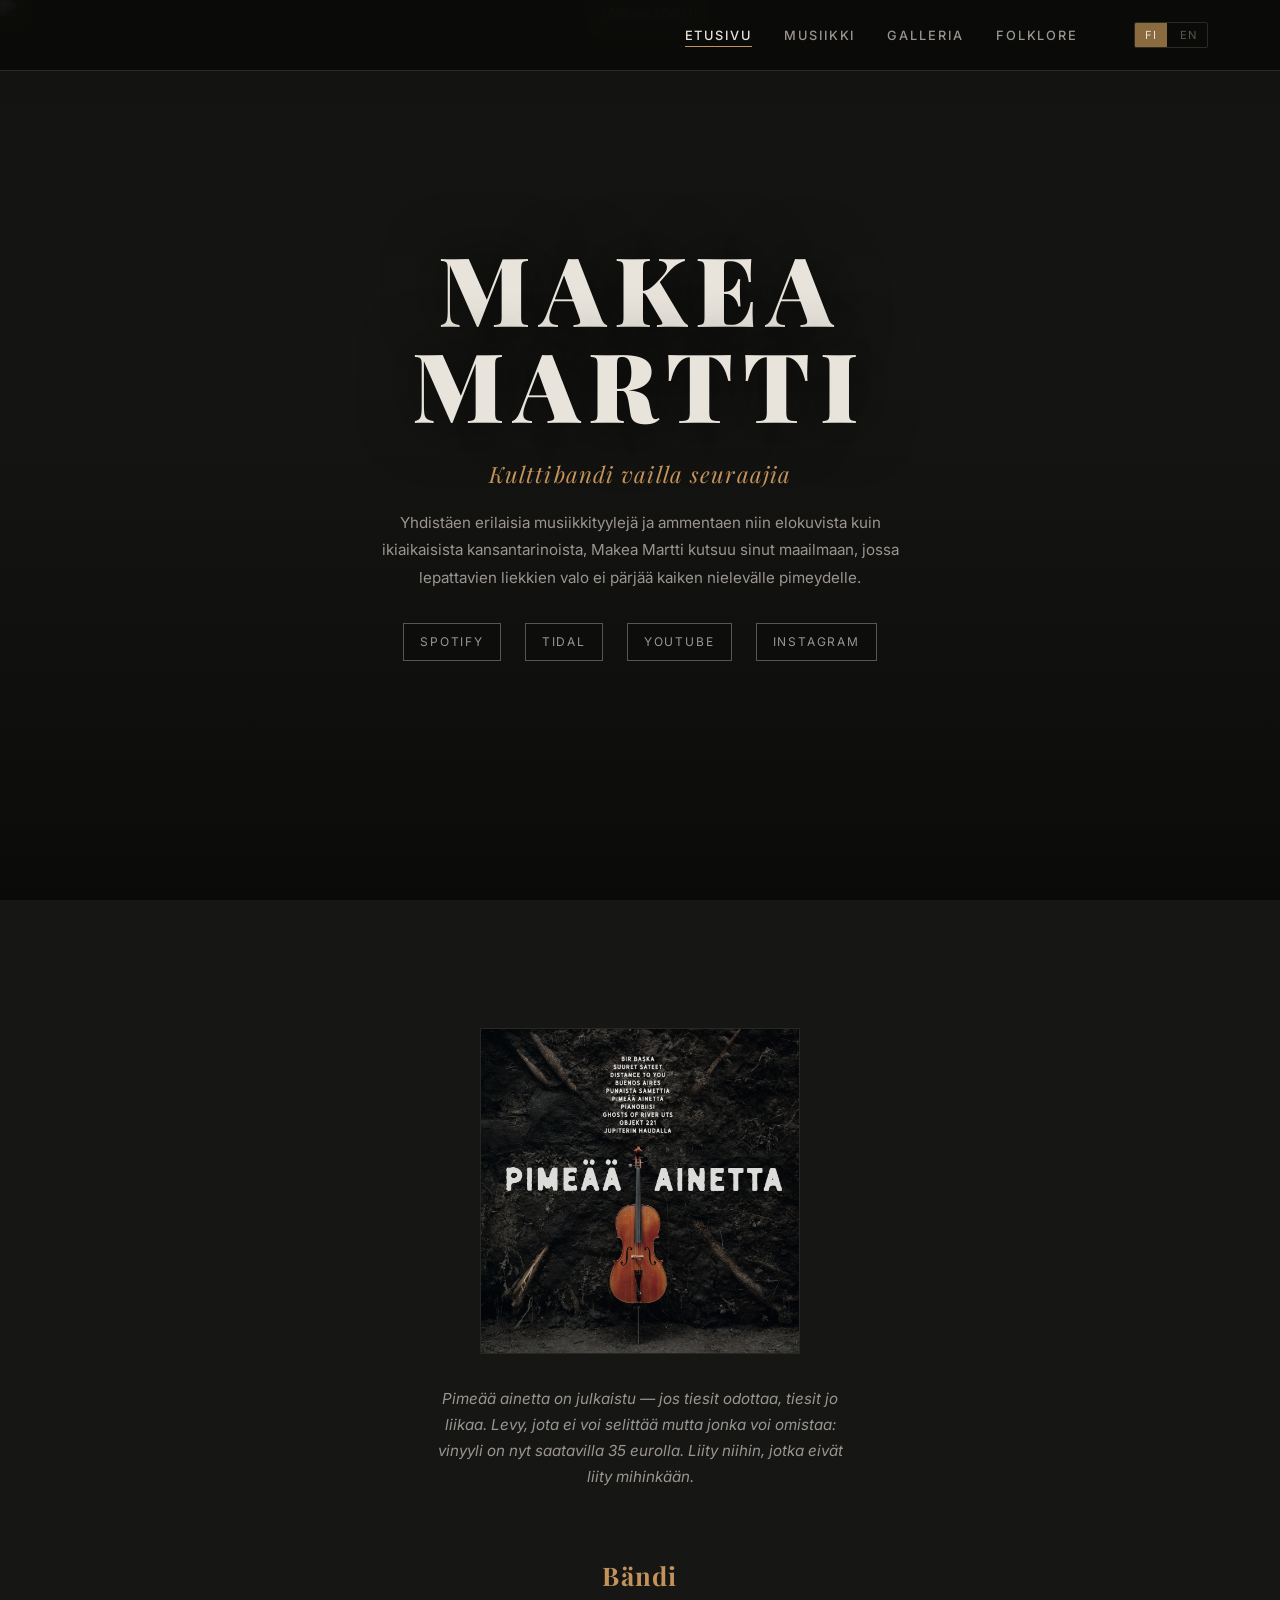
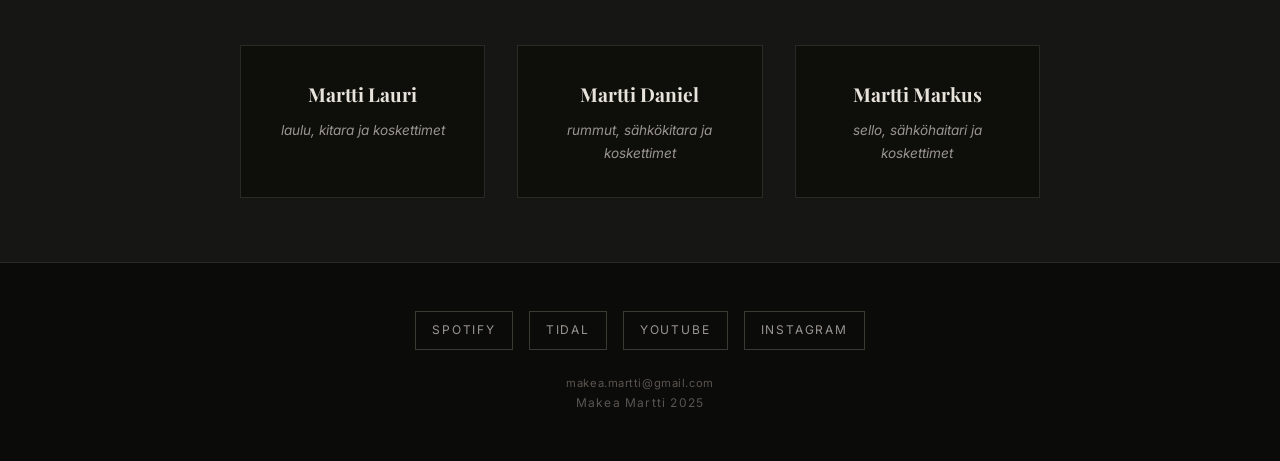
==== commit daa1786c: "Add contact email to footer and vinyl notice to Music page - Add makea.martti@gmail.com mailto link " ====
--- a/index.html
+++ b/index.html
@@ -87,6 +87,7 @@
       <a href="https://www.youtube.com/@MakeaMartti" target="_blank" rel="noopener">YouTube</a>
       <a href="https://www.instagram.com/makea_martti/" target="_blank" rel="noopener">Instagram</a>
     </div>
+    <p class="footer-email"><a href="mailto:makea.martti@gmail.com">makea.martti@gmail.com</a></p>
     <p class="footer-copy" data-i18n="footer_copy">Makea Martti 2025</p>
   </footer>
 
--- a/css/style.css
+++ b/css/style.css
@@ -444,6 +444,14 @@
   color: var(--text-primary);
 }
 
+.vinyl-notice {
+  margin-top: 1.5rem;
+  font-size: 0.85rem;
+  color: var(--text-secondary);
+  font-style: italic;
+  letter-spacing: 0.03em;
+}
+
 .tracklist {
   list-style: none;
 }
@@ -695,6 +703,21 @@
   font-size: 0.75rem;
   color: var(--text-muted);
   letter-spacing: 0.1em;
+}
+
+.footer-email {
+  margin-top: 0.75rem;
+  font-size: 0.7rem;
+  letter-spacing: 0.05em;
+}
+
+.footer-email a {
+  color: var(--text-muted);
+  transition: color 0.3s;
+}
+
+.footer-email a:hover {
+  color: var(--text-secondary);
 }
 
 /* --- Responsive --- */
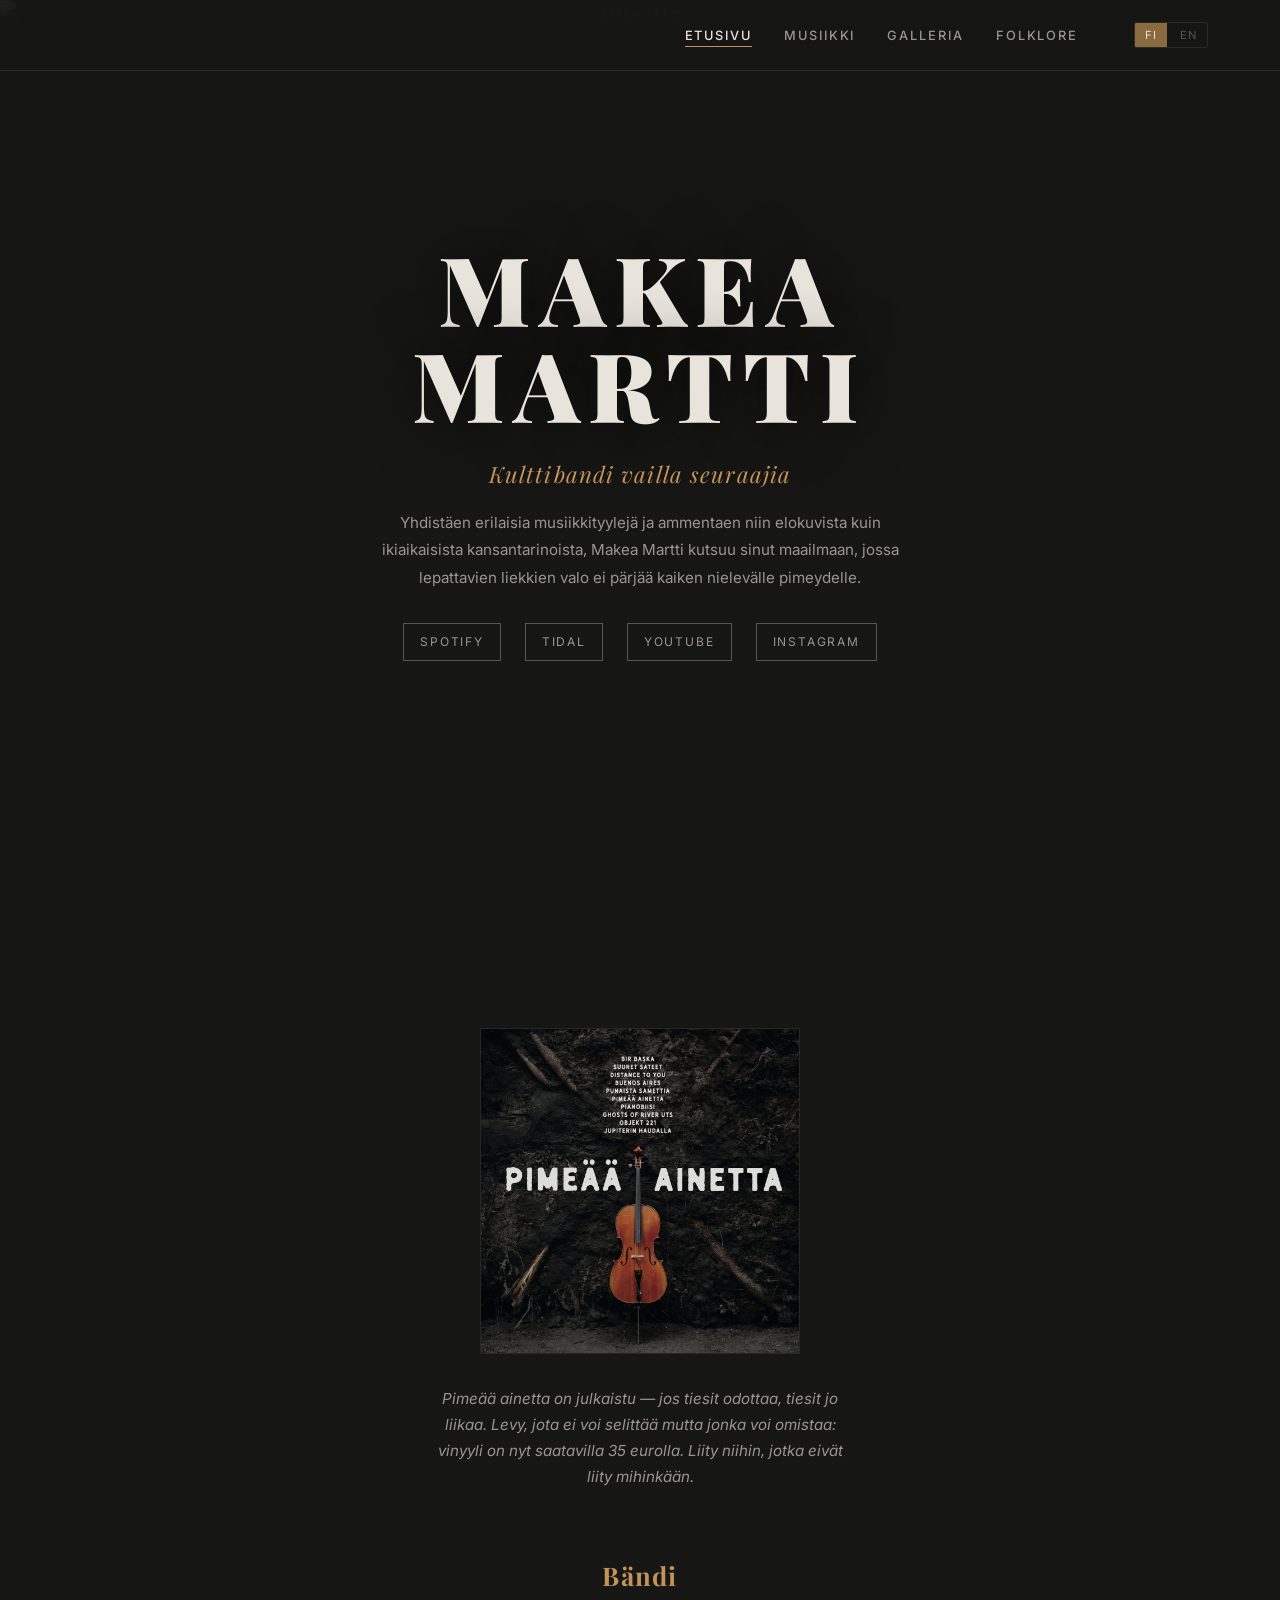
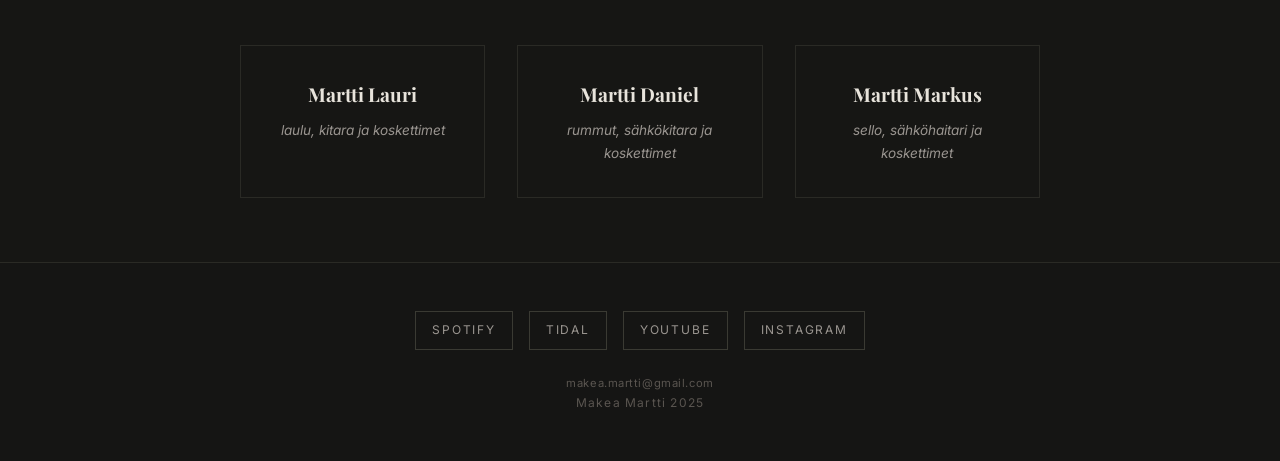
==== commit 67cee4dc: "Add Open Graph meta tags with album cover image for link previews Co-Authored-By: Claude Opus 4.6 <n" ====
--- a/index.html
+++ b/index.html
@@ -5,6 +5,12 @@
   <meta name="viewport" content="width=device-width, initial-scale=1.0">
   <title>Makea Martti</title>
   <meta name="description" content="Makea Martti — Kulttibandi vailla seuraajia">
+  <meta property="og:title" content="Makea Martti">
+  <meta property="og:description" content="Kulttibandi vailla seuraajia">
+  <meta property="og:image" content="https://makeamartti.com/assets/pimeaa_ainetta_etukansi.png">
+  <meta property="og:url" content="https://makeamartti.com/">
+  <meta property="og:type" content="website">
+  <meta name="twitter:card" content="summary_large_image">
   <link rel="stylesheet" href="css/style.css">
 </head>
 <body>
--- a/css/style.css
+++ b/css/style.css
@@ -52,7 +52,7 @@
   left: 0;
   right: 0;
   z-index: 1000;
-  background: rgba(10, 10, 8, 0.85);
+  background: rgba(22, 22, 20, 0.85);
   backdrop-filter: blur(12px);
   -webkit-backdrop-filter: blur(12px);
   border-bottom: 1px solid var(--border);
@@ -211,10 +211,10 @@
   inset: 0;
   background: linear-gradient(
     to bottom,
-    rgba(10, 10, 8, 0.3) 0%,
-    rgba(10, 10, 8, 0.1) 40%,
-    rgba(10, 10, 8, 0.6) 80%,
-    rgba(10, 10, 8, 1) 100%
+    rgba(22, 22, 20, 0.3) 0%,
+    rgba(22, 22, 20, 0.1) 40%,
+    rgba(22, 22, 20, 0.6) 80%,
+    rgba(22, 22, 20, 1) 100%
   );
   z-index: 1;
 }
@@ -270,7 +270,7 @@
   border: 1px solid var(--text-muted);
   padding: 0.5rem 1rem;
   transition: all 0.3s;
-  background: rgba(10, 10, 8, 0.5);
+  background: rgba(22, 22, 20, 0.5);
 }
 
 .hero-social a:hover {
@@ -335,7 +335,7 @@
   text-align: center;
   padding: 2rem 1.5rem;
   border: 1px solid var(--border);
-  background: rgba(10, 10, 8, 0.7);
+  background: rgba(22, 22, 20, 0.7);
   transition: border-color 0.3s;
 }
 
@@ -638,7 +638,7 @@
 .glossary-item {
   padding: 1.5rem;
   border: 1px solid var(--border);
-  background: rgba(10, 10, 8, 0.6);
+  background: rgba(22, 22, 20, 0.6);
 }
 
 .glossary-term {
@@ -671,7 +671,7 @@
   border-top: 1px solid var(--border);
   padding: 3rem 2rem;
   text-align: center;
-  background: rgba(10, 10, 8, 0.9);
+  background: rgba(22, 22, 20, 0.9);
 }
 
 .footer-social {
@@ -744,6 +744,12 @@
 }
 
 @media (max-width: 768px) {
+  body {
+    --bg-primary: #0a0a08;
+    background-color: var(--bg-primary);
+    background-image: none;
+  }
+
   .mobile-menu-toggle { display: block; }
 
   .nav-links {
@@ -778,6 +784,16 @@
     padding: 0.4rem 0.7rem;
   }
 
+  .hero-overlay {
+    background: linear-gradient(
+      to bottom,
+      rgba(10, 10, 8, 0.4) 0%,
+      rgba(10, 10, 8, 0.15) 40%,
+      rgba(10, 10, 8, 0.7) 80%,
+      rgba(10, 10, 8, 1) 100%
+    );
+  }
+
   .content-section { padding: 3rem 1.5rem; }
 
   .gallery-grid { column-count: 1; }
@@ -824,7 +840,7 @@
   position: relative;
   max-width: 500px;
   margin: 4rem auto;
-  opacity: 0.25;
+  opacity: 0.4;
   filter: grayscale(100%) contrast(1.2);
 }
 
